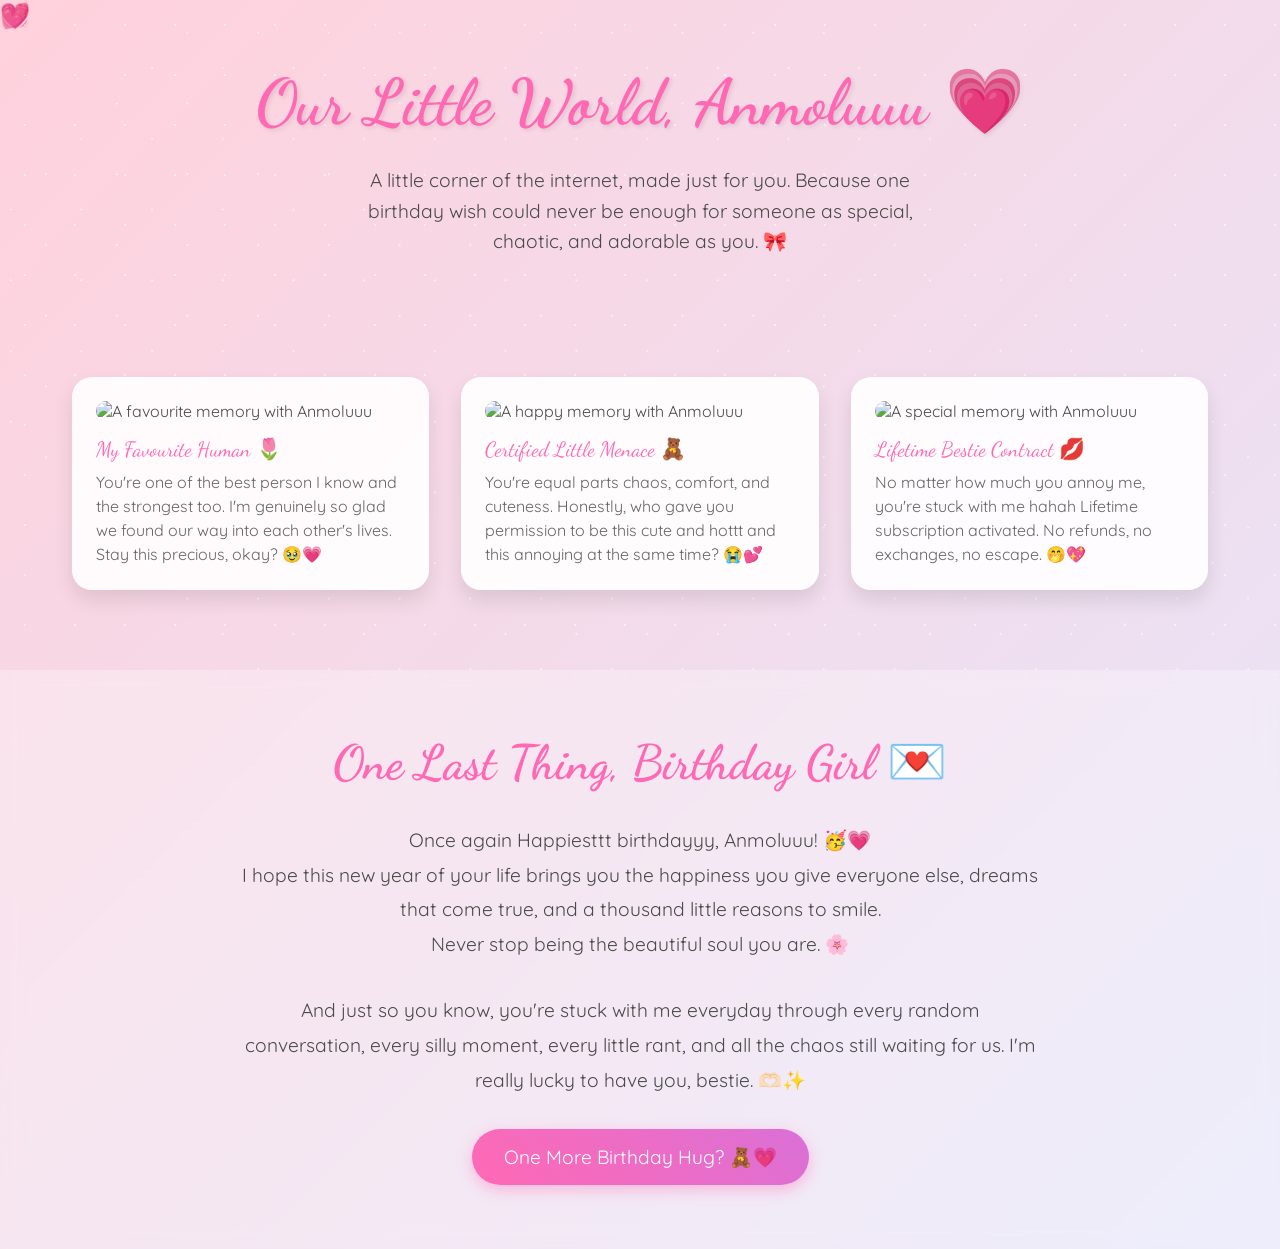
==== last.html @ 8ff125ea "Update last.html" ====
<!DOCTYPE html>
<html lang="en">

<head>
    <meta charset="UTF-8">
    <meta name="viewport" content="width=device-width, initial-scale=1.0">
    <title>Our Beautiful Memories ✨</title>
    <style>
        @import url('https://fonts.googleapis.com/css2?family=Dancing+Script:wght@700&family=Quicksand:wght@300;400;500;600&display=swap');

        * {
            margin: 0;
            padding: 0;
            box-sizing: border-box;
        }

        body {
            min-height: 100vh;
            background: linear-gradient(135deg,
                    #ffd1dc 0%,
                    #e6e6fa 25%,
                    #ffefd5 50%,
                    #e6e6fa 75%,
                    #ffd1dc 100%);
            background-size: 400% 400%;
            animation: gradientFlow 15s ease infinite;
            font-family: 'Quicksand', sans-serif;
            overflow-x: hidden;
            color: #4a4a4a;
        }

        @keyframes gradientFlow {
            0% {
                background-position: 0% 50%;
            }

            50% {
                background-position: 100% 50%;
            }

            100% {
                background-position: 0% 50%;
            }
        }

        /* Enhanced Sparkle Effect */
        .magic-sparkles {
            position: fixed;
            top: 0;
            left: 0;
            width: 100%;
            height: 100%;
            pointer-events: none;
            z-index: 1;
        }

        .sparkle {
            position: absolute;
            width: 6px;
            height: 6px;
            border-radius: 50%;
            background-color: white;
            animation: twinkle var(--duration, 4s) ease-in-out infinite;
            opacity: 0;
        }

        @keyframes twinkle {

            0%,
            100% {
                opacity: 0;
                transform: scale(0.5);
            }

            50% {
                opacity: 0.8;
                transform: scale(1);
            }
        }

        /* Generate 50 sparkles with different positions and animations */
        .magic-sparkles::before,
        .magic-sparkles::after {
            content: '';
            position: absolute;
            width: 100%;
            height: 100%;
            background-image: radial-gradient(circle, white 1px, transparent 1px);
            background-size: 50px 50px;
            animation: sparkleLayer 8s linear infinite;
            opacity: 0.5;
        }

        .magic-sparkles::after {
            animation-delay: -4s;
            transform: rotate(45deg);
        }

        @keyframes sparkleLayer {
            0% {
                transform: translateY(0);
            }

            100% {
                transform: translateY(-50px);
            }
        }

        /* Floating Hearts */
        .floating-hearts {
            position: fixed;
            width: 100%;
            height: 100%;
            pointer-events: none;
            z-index: 2;
        }

        .heart {
            position: absolute;
            font-size: 1.5rem;
            color: rgba(255, 105, 180, 0.6);
            animation: floatHeart var(--float-duration, 6s) ease-in-out infinite;
            animation-delay: var(--delay, 0s);
        }

        @keyframes floatHeart {
            0% {
                transform: translate(0, 100vh) rotate(0deg);
            }

            100% {
                transform: translate(var(--translate-x, 0), -100vh) rotate(360deg);
            }
        }

        /* Welcome Section */
        .welcome {
            text-align: center;
            padding: 4rem 2rem;
            position: relative;
            z-index: 3;
        }

        .welcome h1 {
            font-family: 'Dancing Script', cursive;
            font-size: 4rem;
            color: #ff69b4;
            text-shadow: 2px 2px 4px rgba(0, 0, 0, 0.1);
            animation: fadeInScale 2s ease;
        }

        .welcome p {
            font-size: 1.2rem;
            max-width: 600px;
            margin: 1.5rem auto;
            line-height: 1.6;
            animation: fadeIn 2s ease 0.5s both;
        }

        /* Enhanced Memory Cards */
        .memory-container {
            max-width: 1200px;
            margin: 0 auto;
            padding: 2rem;
            display: grid;
            grid-template-columns: repeat(auto-fit, minmax(300px, 1fr));
            gap: 2rem;
            z-index: 3;
            position: relative;
        }

        .memory-card {
            background: rgba(255, 255, 255, 0.9);
            border-radius: 20px;
            padding: 1.5rem;
            box-shadow: 0 10px 20px rgba(0, 0, 0, 0.1);
            transition: all 0.5s cubic-bezier(0.4, 0, 0.2, 1);
            position: relative;
            overflow: hidden;
        }

        .memory-card:hover {
            transform: translateY(-10px) scale(1.02);
            box-shadow: 0 15px 30px rgba(0, 0, 0, 0.15);
        }

        .memory-card::before {
            content: '';
            position: absolute;
            top: 0;
            left: 0;
            width: 100%;
            height: 100%;
            background: linear-gradient(45deg, transparent, rgba(255, 255, 255, 0.4), transparent);
            transform: translateX(-100%);
            transition: 0.5s;
        }

        .memory-card:hover::before {
            transform: translateX(100%);
        }

        .memory-img {
            width: 100%;
            height: 250px;
            object-fit: cover;
            border-radius: 15px;
            margin-bottom: 1rem;
            transition: transform 0.5s ease;
        }

        .memory-card:hover .memory-img {
            transform: scale(1.05);
        }

        .memory-date {
            font-family: 'Dancing Script', cursive;
            color: #ff69b4;
            font-size: 1.3rem;
            margin-bottom: 0.5rem;
        }

        .memory-caption {
            font-size: 1rem;
            line-height: 1.5;
            color: #666;
        }

        /* Final Message Section */
        .final-message {
            text-align: center;
            padding: 4rem 2rem;
            background: rgba(255, 255, 255, 0.3);
            backdrop-filter: blur(10px);
            margin-top: 3rem;
            position: relative;
            z-index: 3;
        }

        .final-message h2 {
            font-family: 'Dancing Script', cursive;
            font-size: 3rem;
            color: #ff69b4;
            margin-bottom: 2rem;
            animation: heartbeat 2s infinite;
        }

        @keyframes heartbeat {

            0%,
            100% {
                transform: scale(1);
            }

            50% {
                transform: scale(1.1);
            }
        }

        .final-message p {
            font-size: 1.2rem;
            max-width: 800px;
            margin: 0 auto 2rem;
            line-height: 1.8;
        }

        .goodbye-btn {
            display: inline-block;
            padding: 1rem 2rem;
            font-size: 1.2rem;
            background: linear-gradient(45deg, #ff69b4, #da70d6);
            color: white;
            border: none;
            border-radius: 50px;
            cursor: pointer;
            text-decoration: none;
            transition: all 0.3s ease;
            box-shadow: 0 5px 15px rgba(255, 105, 180, 0.4);
            animation: float 3s infinite ease-in-out;
        }

        .goodbye-btn:hover {
            transform: translateY(-5px);
            box-shadow: 0 8px 20px rgba(255, 105, 180, 0.6);
        }

        @keyframes float {

            0%,
            100% {
                transform: translateY(0);
            }

            50% {
                transform: translateY(-10px);
            }
        }

        /* Animations */
        @keyframes fadeInScale {
            0% {
                opacity: 0;
                transform: scale(0.8);
            }

            100% {
                opacity: 1;
                transform: scale(1);
            }
        }

        @keyframes fadeIn {
            0% {
                opacity: 0;
            }

            100% {
                opacity: 1;
            }
        }

        /* Generate Hearts */
        .js-generate-hearts {
            position: fixed;
            width: 100%;
            height: 100%;
            pointer-events: none;
            z-index: 2;
        }

        /* Custom Scrollbar */
        ::-webkit-scrollbar {
            width: 12px;
        }

        ::-webkit-scrollbar-track {
            background: rgba(255, 255, 255, 0.4);
        }

        ::-webkit-scrollbar-thumb {
            background: linear-gradient(45deg, #ff69b4, #da70d6);
            border-radius: 6px;
        }

        /* Responsive Design */
        @media (max-width: 768px) {
            .welcome h1 {
                font-size: 3rem;
            }

            .memory-container {
                grid-template-columns: 1fr;
            }

            .final-message h2 {
                font-size: 2.5rem;
            }
        }
    </style>
</head>

<body>
    <div class="magic-sparkles"></div>
    <div class="floating-hearts">
        <!-- Hearts will be generated via CSS -->
        <div class="heart" style="--float-duration: 6s; --delay: 0s; --translate-x: 20px;">💝</div>
        <div class="heart" style="--float-duration: 8s; --delay: 1s; --translate-x: -30px;">💖</div>
        <div class="heart" style="--float-duration: 7s; --delay: 2s; --translate-x: 40px;">💗</div>
        <div class="heart" style="--float-duration: 9s; --delay: 3s; --translate-x: -20px;">💓</div>
        <div class="heart" style="--float-duration: 5s; --delay: 4s; --translate-x: 30px;">💕</div>
    </div>


    <section class="welcome">
        <h1>Our Little World, Anmoluuu 💗</h1>
        <p>
            A little corner of the internet, made just for you.
            Because one birthday wish could never be enough for
            someone as special, chaotic, and adorable as you. 🎀
        </p>
    </section>

    <div class="memory-container">
        <div class="memory-card">
            <img src="./d1.jpg" alt="A favourite memory with Anmoluuu" class="memory-img">
            <div class="memory-date">My Favourite Human 🌷</div>
            <div class="memory-caption">
                You're one of the best person I know and the strongest too.
                I'm genuinely so glad we found our way into each
                other's lives. Stay this precious, okay? 🥹💗
            </div>
        </div>

        <div class="memory-card">
            <img src="./d2.jpg" alt="A happy memory with Anmoluuu" class="memory-img">
            <div class="memory-date">Certified Little Menace 🧸</div>
            <div class="memory-caption">
                You're equal parts chaos, comfort, and cuteness.
                Honestly, who gave you permission to be this
                cute and hottt and this annoying at the same time? 😭💕
            </div>
        </div>

        <div class="memory-card">
            <img src="./d3.jpg" alt="A special memory with Anmoluuu" class="memory-img">
            <div class="memory-date">Lifetime Bestie Contract 💋</div>
            <div class="memory-caption">
                No matter how much you annoy me, you're stuck
                with me hahah Lifetime subscription activated.
                No refunds, no exchanges, no escape. 🤭💖
            </div>
        </div>
    </div>

    <section class="final-message">
        <h2>One Last Thing, Birthday Girl 💌</h2>

        <p>
            Once again Happiesttt birthdayyy, Anmoluuu! 🥳💗<br>
            I hope this new year of your life brings you the
            happiness you give everyone else, dreams that come
            true, and a thousand little reasons to smile.<br>
            Never stop being the beautiful soul you are. 🌸
        </p>

        <p>
            And just so you know, you're stuck with me everyday through
            every random conversation, every silly moment, every
            little rant, and all the chaos still waiting for us.
            I'm really lucky to have you, bestie. 🫶🏻✨
        </p>

        <a href="index.html" class="goodbye-btn">
            One More Birthday Hug? 🧸💗
        </a>
    </section>

</body>

</html>
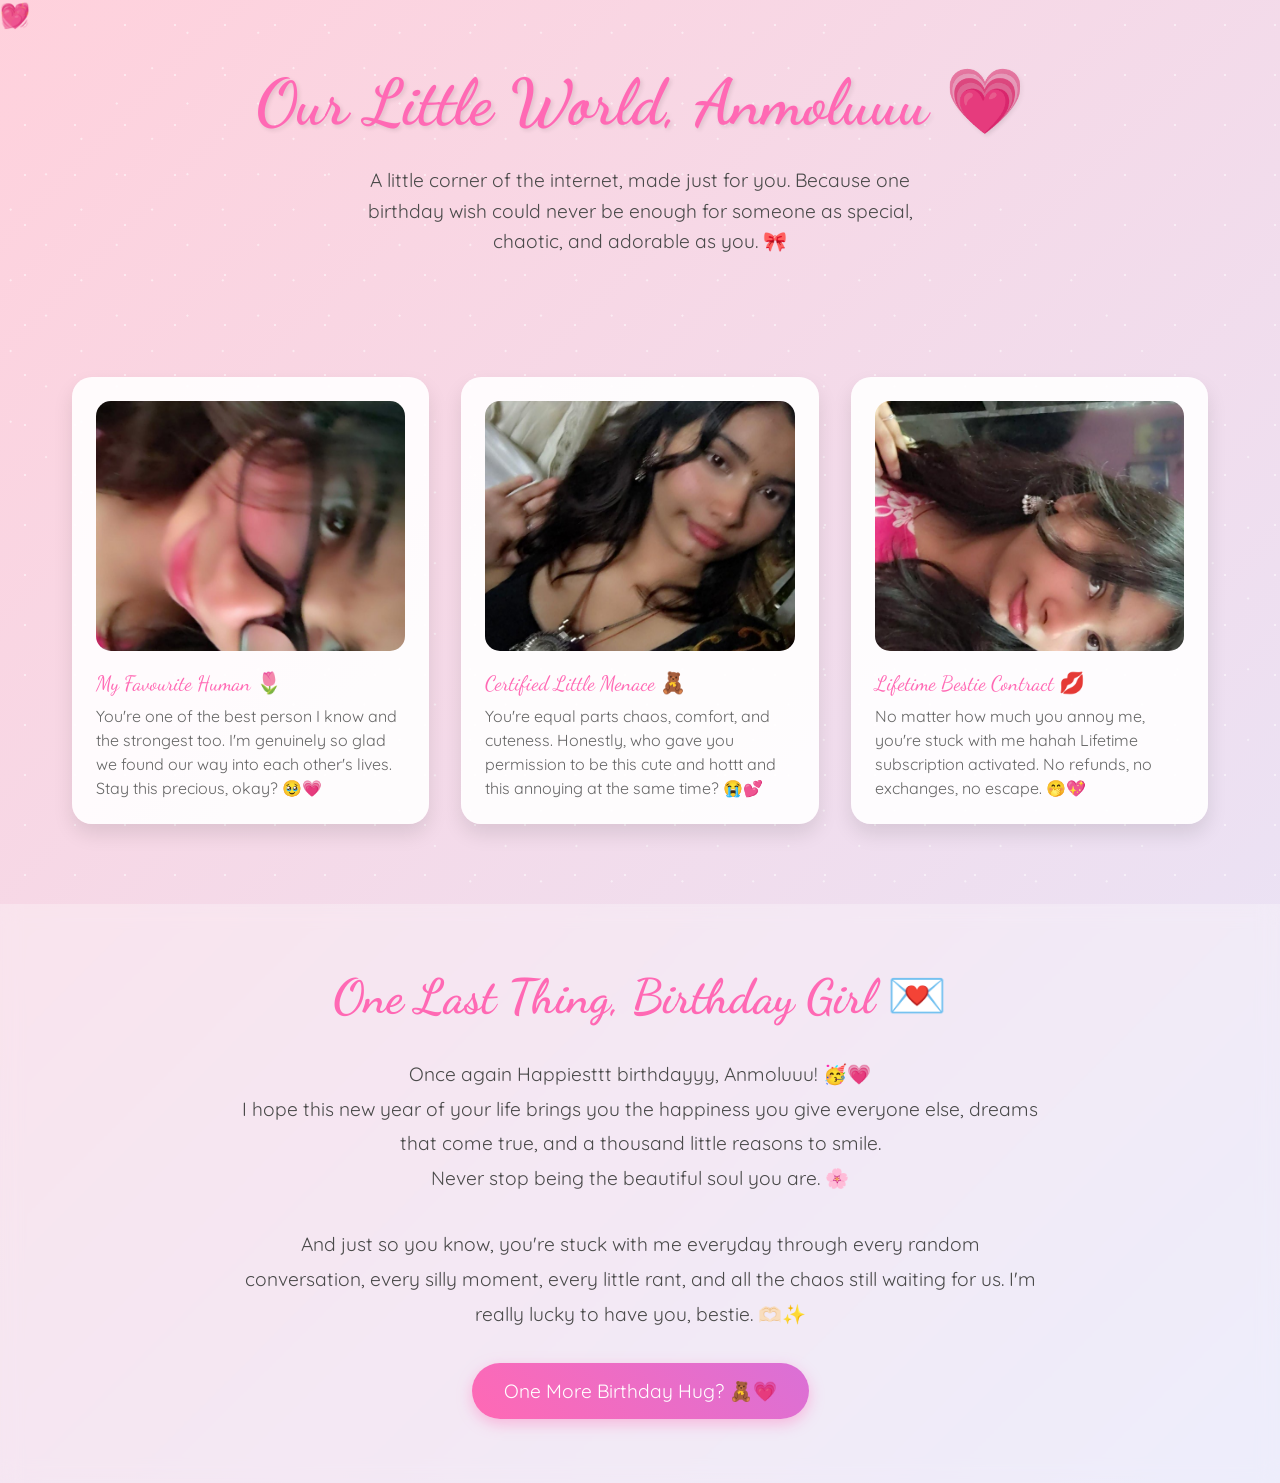
==== commit b4455e43: "Update last.html" ====
--- a/last.html
+++ b/last.html
@@ -382,7 +382,7 @@
 
     <div class="memory-container">
         <div class="memory-card">
-            <img src="./d1.jpg" alt="A favourite memory with Anmoluuu" class="memory-img">
+            <img src="./anm.jpg" alt="A favourite memory with Anmoluuu" class="memory-img">
             <div class="memory-date">My Favourite Human 🌷</div>
             <div class="memory-caption">
                 You're one of the best person I know and the strongest too.
@@ -392,7 +392,7 @@
         </div>
 
         <div class="memory-card">
-            <img src="./d2.jpg" alt="A happy memory with Anmoluuu" class="memory-img">
+            <img src="./cutiee.jpg" alt="A happy memory with Anmoluuu" class="memory-img">
             <div class="memory-date">Certified Little Menace 🧸</div>
             <div class="memory-caption">
                 You're equal parts chaos, comfort, and cuteness.
@@ -402,7 +402,7 @@
         </div>
 
         <div class="memory-card">
-            <img src="./d3.jpg" alt="A special memory with Anmoluuu" class="memory-img">
+            <img src="./molu.jpg" alt="A special memory with Anmoluuu" class="memory-img">
             <div class="memory-date">Lifetime Bestie Contract 💋</div>
             <div class="memory-caption">
                 No matter how much you annoy me, you're stuck
